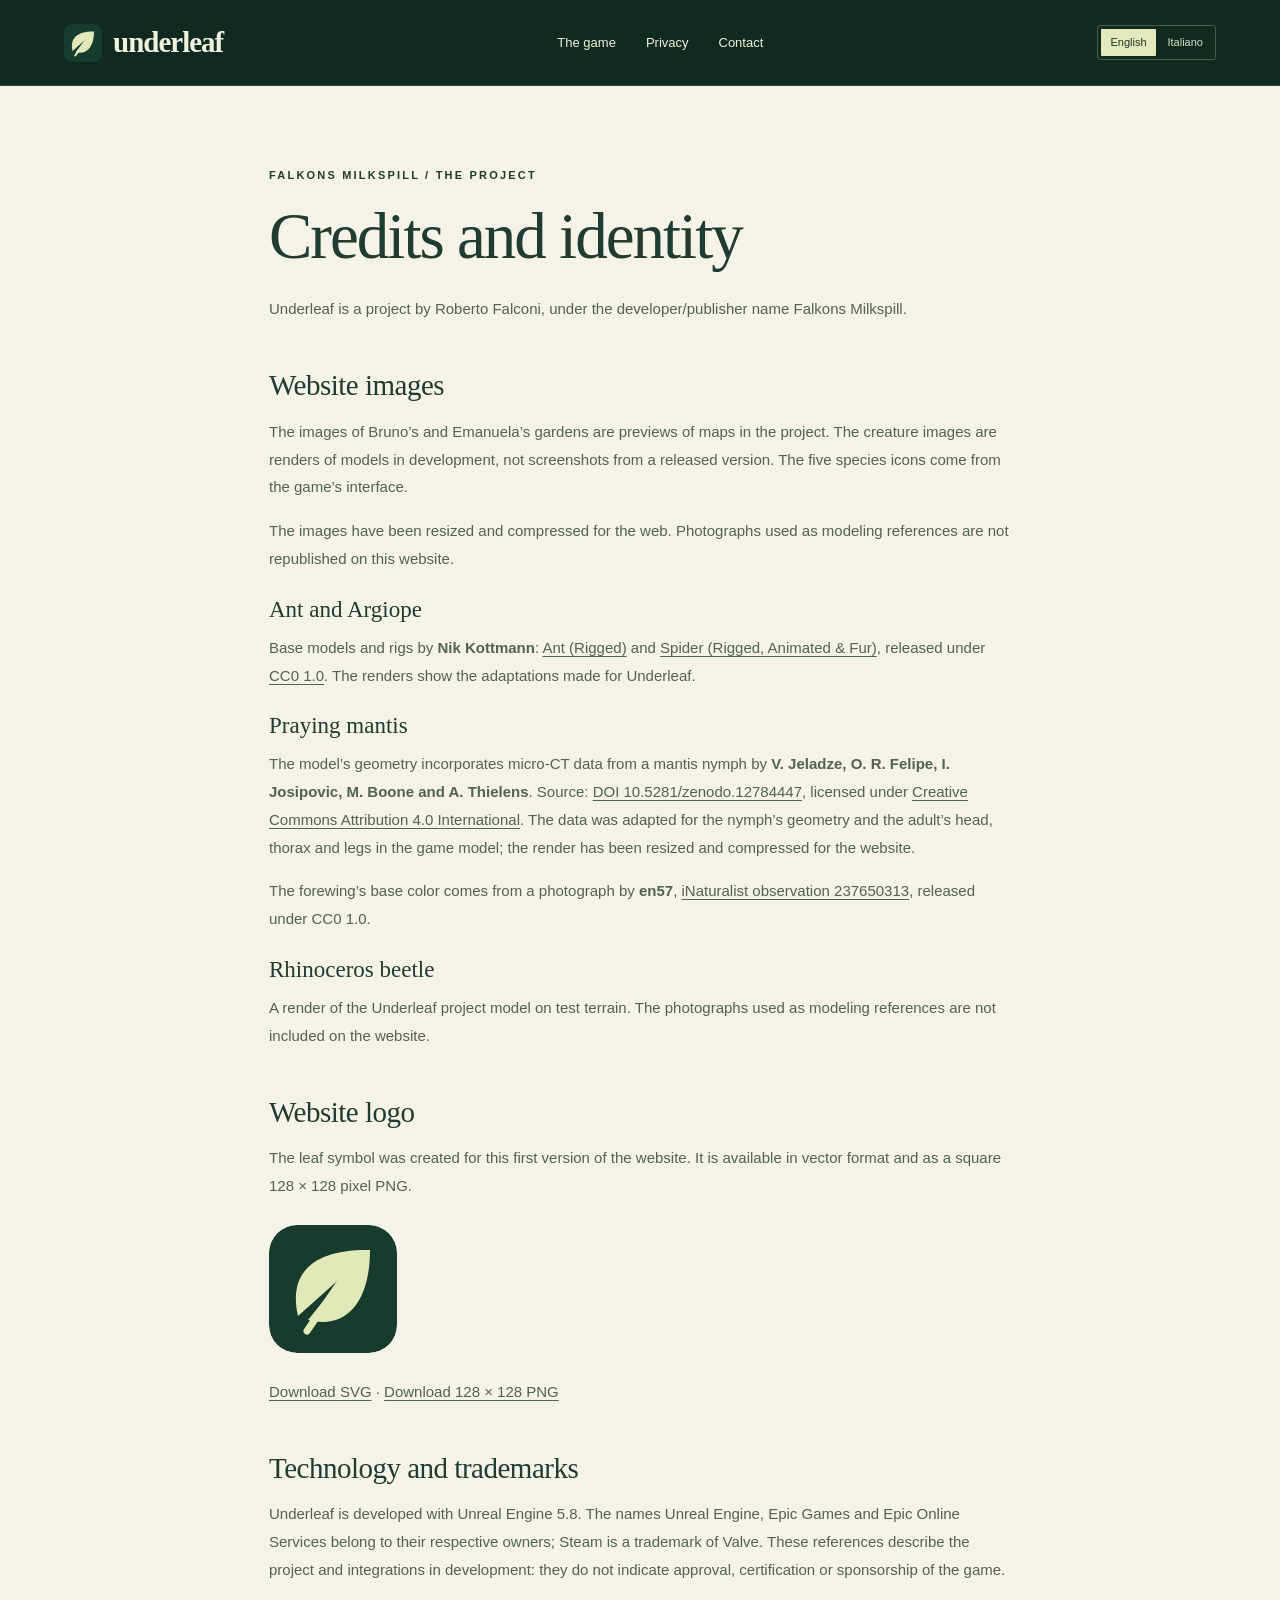
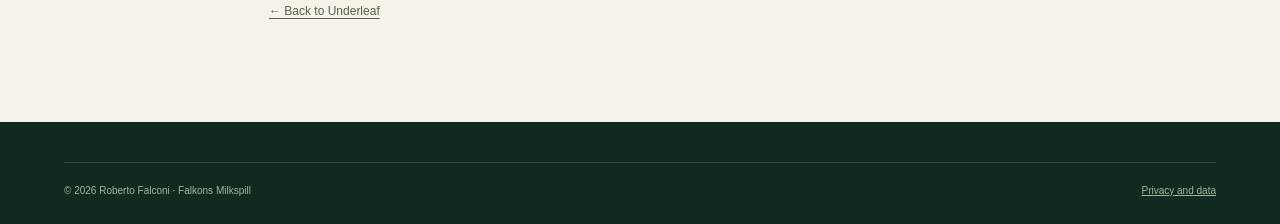
==== crediti/index.html @ 673bdd94 "Pubblica il sito ufficiale Underleaf e la privacy su GitHub Pages" ====
<!doctype html><html lang="en"><head><meta charset="utf-8"><meta name="viewport" content="width=device-width, initial-scale=1"><title>Credits and logo — Underleaf | Falkons Milkspill</title><meta name="description" content="Sources and attribution for Underleaf images, with the website logo in SVG and PNG formats."><link rel="icon" href="/assets/logo.svg" type="image/svg+xml"><link rel="stylesheet" href="/styles.css"><link rel="canonical" href="https://falkonsmilkspill.com/credits/"><link rel="alternate" hreflang="en" href="https://falkonsmilkspill.com/credits/"><link rel="alternate" hreflang="it" href="https://falkonsmilkspill.com/it/credits/"><link rel="alternate" hreflang="x-default" href="https://falkonsmilkspill.com/credits/"></head><body><a class="skip" href="#main">Skip to content</a><header class="site-header"><a class="brand" href="/"><img src="/assets/logo.svg" alt="" width="38" height="38"><span>underleaf</span></a><nav aria-label="Navigation"><a href="/">The game</a><a href="/privacy/">Privacy</a><a href="/#contatti">Contact</a></nav><nav class="language-switch" aria-label="Language"><a href="/credits/" lang="en" hreflang="en" aria-current="page">English</a><a href="/it/credits/" lang="it" hreflang="it">Italiano</a></nav></header><main id="main" class="document"><span class="eyebrow">Falkons Milkspill / The project</span><h1>Credits and identity</h1><p>Underleaf is a project by Roberto Falconi, under the developer/publisher name Falkons Milkspill.</p><h2>Website images</h2><p>The images of Bruno’s and Emanuela’s gardens are previews of maps in the project. The creature images are renders of models in development, not screenshots from a released version. The five species icons come from the game’s interface.</p><p>The images have been resized and compressed for the web. Photographs used as modeling references are not republished on this website.</p><h3>Ant and Argiope</h3><p>Base models and rigs by <strong>Nik Kottmann</strong>: <a href="https://www.blenderkit.com/asset-gallery-detail/964f0467-cf98-4176-abdc-a69d1ffe7c32/">Ant (Rigged)</a> and <a href="https://www.blenderkit.com/asset-gallery-detail/0d9422aa-c41d-4e15-a1dc-3ac2922d6cd0/">Spider (Rigged, Animated &amp; Fur)</a>, released under <a href="https://creativecommons.org/publicdomain/zero/1.0/">CC0 1.0</a>. The renders show the adaptations made for Underleaf.</p><h3>Praying mantis</h3><p>The model’s geometry incorporates micro-CT data from a mantis nymph by <strong>V. Jeladze, O. R. Felipe, I. Josipovic, M. Boone and A. Thielens</strong>. Source: <a href="https://zenodo.org/records/12784447">DOI 10.5281/zenodo.12784447</a>, licensed under <a href="https://creativecommons.org/licenses/by/4.0/">Creative Commons Attribution 4.0 International</a>. The data was adapted for the nymph’s geometry and the adult’s head, thorax and legs in the game model; the render has been resized and compressed for the website.</p><p>The forewing’s base color comes from a photograph by <strong>en57</strong>, <a href="https://www.inaturalist.org/observations/237650313">iNaturalist observation 237650313</a>, released under CC0 1.0.</p><h3>Rhinoceros beetle</h3><p>A render of the Underleaf project model on test terrain. The photographs used as modeling references are not included on the website.</p><h2>Website logo</h2><p>The leaf symbol was created for this first version of the website. It is available in vector format and as a square 128 × 128 pixel PNG.</p><img class="logo-preview" src="/assets/logo.svg" alt="Underleaf logo: a light-colored leaf on a dark green background" width="128" height="128"><p><a href="/assets/logo.svg" download="underleaf-logo.svg">Download SVG</a> · <a href="/assets/underleaf-logo-128.png" download>Download 128 × 128 PNG</a></p><h2>Technology and trademarks</h2><p>Underleaf is developed with Unreal Engine 5.8. The names Unreal Engine, Epic Games and Epic Online Services belong to their respective owners; Steam is a trademark of Valve. These references describe the project and integrations in development: they do not indicate approval, certification or sponsorship of the game.</p><p class="small"><a href="/">← Back to Underleaf</a></p></main><footer class="site-footer"><div class="wrap footer-bottom"><span>© 2026 Roberto Falconi · Falkons Milkspill</span><a href="/privacy/">Privacy and data</a></div></footer></body></html>
---- styles.css ----
@font-face{font-family:Fallback;src:local('Arial')}*{box-sizing:border-box}html{scroll-behavior:smooth;scroll-padding-top:90px}body{margin:0;background:#f4f2e9;color:#203b30;font-family:Arial,Helvetica,sans-serif;font-size:16px;line-height:1.65}button,a{-webkit-tap-highlight-color:transparent}button{font:inherit}a{color:inherit}button,a,summary{outline-offset:5px}img{max-width:100%;display:block}button{cursor:pointer}h1,h2,h3,p,figure{margin:0}h1,h2,h3{line-height:1.05}h2{font-family:Georgia,serif;font-size:clamp(40px,5vw,70px);font-weight:400;letter-spacing:-2px}h3{font-family:Georgia,serif;font-size:32px;font-weight:400}.wrap{width:min(1280px,90%);margin:auto}.eyebrow{font-size:11px;letter-spacing:2.2px;text-transform:uppercase;font-weight:700;display:block}.muted{color:#627168}.skip{position:fixed;top:-80px;left:15px;z-index:99;padding:12px;background:#e2e9b9;color:#173b2d}.skip:focus{top:12px}.site-header{height:86px;display:flex;align-items:center;justify-content:space-between;border-bottom:1px solid #254c39;background:#102a20;color:#f0f1df;padding:0 5%;gap:25px;position:relative;z-index:10}.brand{display:flex;align-items:center;gap:11px;text-decoration:none;line-height:1}.brand img{width:38px;height:38px}.brand span{font:600 29px Georgia,serif;letter-spacing:-1px}.site-header nav{display:flex;gap:30px;align-items:center}.site-header nav a{font-size:13px;text-decoration:none}.site-header nav a:hover{text-decoration:underline;text-underline-offset:6px}.header-note{font-size:10px;letter-spacing:1.5px;text-transform:uppercase;color:#bdcaab}.hero{background:#102a20;color:#f4f2e9;min-height:730px;position:relative;overflow:hidden;display:flex;align-items:center}.hero-art{position:absolute;right:0;top:0;width:61%;height:100%;object-fit:cover;object-position:70% 50%;opacity:.73}.hero:after{content:'';position:absolute;inset:0;background:linear-gradient(90deg,#102a20 6%,#102a20ed 30%,#102a2059 65%,#102a2000 100%),linear-gradient(0deg,#102a2080,transparent 30%)}.hero-content{position:relative;z-index:1;padding:85px 0 100px}.status{display:inline-flex;gap:10px;align-items:center;font-size:11px;letter-spacing:1.6px;text-transform:uppercase;margin-bottom:30px}.status:before{content:'';height:7px;width:7px;border-radius:100%;background:#dce7a8;box-shadow:0 0 0 4px #dce7a814}.hero h1{font:400 clamp(65px,7.5vw,108px)/.98 Georgia,serif;letter-spacing:-4px;max-width:760px}.hero h1 em{color:#dbe6ad;font-weight:400}.hero p{max-width:480px;font-size:17px;color:#d7e0d4;line-height:1.8;margin-top:27px}.button{display:inline-flex;align-items:center;gap:36px;text-decoration:none;font-size:13px;font-weight:700;padding:16px 23px;background:#e3e9bc;color:#19372b;border:1px solid #e3e9bc;transition:background .2s}.button:hover{background:#f1f4db}.hero .button{margin-top:30px}.hero-caption{position:absolute;right:5%;bottom:30px;z-index:2;text-align:right;color:#e7eddf;font-size:11px;line-height:1.5}.hero-caption span{display:block;font-size:9px;letter-spacing:1.4px;text-transform:uppercase;opacity:.75}.intro-strip{display:flex;justify-content:space-between;align-items:center;padding:24px 0;gap:24px;border-bottom:1px solid #c9cfbd;font-size:11px;letter-spacing:1.3px;text-transform:uppercase}.intro-strip span{display:flex;align-items:center;gap:10px}.intro-strip i{width:5px;height:5px;border:1px solid #6d8064;border-radius:50%}.section{padding:110px 0}.section-intro{display:grid;grid-template-columns:1fr 1fr;gap:80px;align-items:end;margin-bottom:50px}.section-intro .eyebrow{margin-bottom:20px;color:#64765a}.section-intro p{color:#5c6c60;max-width:465px;padding-bottom:3px}.species{background:#e9ecdf}.species-layout{display:grid;grid-template-columns:260px 1fr;gap:42px}.species-tabs{display:flex;flex-direction:column;border-top:1px solid #bdc7b4}.species-tab{display:flex;gap:18px;align-items:center;padding:20px 0;border:0;border-bottom:1px solid #bdc7b4;background:transparent;color:#5c6c60;text-align:left;font-size:14px}.species-tab img{width:33px;height:33px;object-fit:contain;filter:brightness(0) saturate(100%) invert(22%) sepia(17%) saturate(840%) hue-rotate(101deg);opacity:.65}.species-tab .arrow{margin-left:auto;opacity:0}.species-tab[aria-selected=true]{color:#173b2d;font-weight:bold}.species-tab[aria-selected=true] .arrow{opacity:1}.species-tab[aria-selected=true] img{opacity:1}.specimen{display:grid;grid-template-columns:minmax(0,1.2fr) minmax(0,1fr);min-height:400px;position:relative;background:#f4f2e9}.specimen-image{min-width:0;position:relative;overflow:hidden;display:flex;align-items:center;justify-content:center;background:#e2e6df}.specimen-image img{width:100%;height:100%;object-fit:cover;min-height:400px}.specimen-image img.icon-only{object-fit:contain;padding:70px;filter:brightness(.2);min-height:400px}.specimen-caption{position:absolute;left:15px;bottom:12px;background:#f4f2e9df;padding:4px 8px;color:#4e5d51;font-size:9px;letter-spacing:.4px}.specimen-copy{padding:36px 30px;display:flex;flex-direction:column;justify-content:center}.specimen-copy .eyebrow{color:#71805f;margin-bottom:15px}.specimen-copy h3{font-size:37px;letter-spacing:-1px}.specimen-copy p{font-size:14px;color:#627061;margin:20px 0 25px}.specimen-detail{font-size:11px;border-top:1px solid #cbd2c3;padding-top:14px;display:grid;gap:7px}.specimen-detail span{display:flex;justify-content:space-between;gap:20px}.specimen-detail b{font-weight:600}.note{font-size:11px;color:#687560;margin-top:22px}.world-grid{display:grid;grid-template-columns:1.2fr 1fr;gap:70px;align-items:center}.world-image{position:relative}.world-image img{width:100%;aspect-ratio:1;object-fit:cover}.world-image:before{content:'';position:absolute;inset:16px;border:1px solid #ffffff88;pointer-events:none}.world-image figcaption{font-size:10px;color:#63735f;margin-top:9px}.world-copy .eyebrow{color:#6d7c60;margin-bottom:22px}.world-copy>p{color:#60705f;margin:27px 0 30px;max-width:450px}.map-switch{display:flex;gap:10px;margin-bottom:30px}.map-switch button{background:transparent;border:1px solid #b5c1ad;color:#274832;padding:10px 15px;font-size:12px}.map-switch button[aria-pressed=true]{background:#1c3e2e;color:#f4f2e9;border-color:#1c3e2e}.world-facts{padding:0;margin:0;list-style:none}.world-facts li{border-top:1px solid #cbd2c3;padding:16px 0;display:grid;grid-template-columns:30px 1fr;gap:15px;font-size:13px}.world-facts li strong{display:block;font-size:14px;margin-bottom:3px}.world-facts li span{color:#65735e}.world-facts .number{font-family:Georgia,serif;font-size:19px;color:#758363}.survival{background:#183b2c;color:#e8ecdc}.survival .section-intro p{color:#c0cbb7}.survival .section-intro .eyebrow{color:#c2d394}.survival-grid{display:grid;grid-template-columns:repeat(3,1fr);gap:40px}.survival-item{border-top:1px solid #4f6852;padding-top:26px}.survival-item .number{font:italic 32px Georgia,serif;color:#b9cf89;margin-bottom:30px;display:block}.survival-item h3{font-size:30px;margin-bottom:20px}.survival-item p{font-size:14px;color:#becbb7;max-width:330px}.faq-layout{display:grid;grid-template-columns:.8fr 1.2fr;gap:90px}.faq-layout .eyebrow{margin-bottom:20px;color:#64765a}.faq-list{border-top:1px solid #bac7b4}details{border-bottom:1px solid #bac7b4}summary{cursor:pointer;list-style:none;display:flex;justify-content:space-between;gap:25px;padding:23px 0;font-size:15px;font-weight:600}summary::-webkit-details-marker{display:none}summary:after{content:'+';font-size:20px;font-weight:400;line-height:1}details[open] summary:after{content:'−'}details p{padding:0 35px 24px 0;color:#63705e;font-size:14px}.creator{padding:65px 0;border-top:1px solid #c7cebe;display:flex;justify-content:space-between;align-items:center;gap:40px}.creator .eyebrow{color:#6b7e5e;margin-bottom:13px}.creator h3{font-size:37px;letter-spacing:-1px}.creator p{color:#65735f;font-size:13px;margin-top:15px;max-width:600px}.creator>a{font-size:13px;text-underline-offset:6px}.site-footer{background:#102a20;color:#dce4cd;padding:40px 0 25px}.footer-top{display:flex;align-items:center;justify-content:space-between;gap:30px;padding-bottom:35px}.footer-top nav{display:flex;gap:27px;font-size:12px}.footer-bottom{display:flex;justify-content:space-between;gap:25px;border-top:1px solid #34523c;padding-top:20px;color:#a4b69a;font-size:10px}.document{max-width:870px;margin:auto;padding:80px 5% 100px}.document h1{font:400 clamp(43px,6vw,65px)/1.05 Georgia,serif;letter-spacing:-2px;margin:18px 0 25px}.document h2{font:400 29px/1.2 Georgia,serif;letter-spacing:-.5px;margin:45px 0 15px}.document h3{font-size:23px;margin:25px 0 12px}.document p,.document li{font-size:15px;color:#53634f;line-height:1.85}.document p+p{margin-top:16px}.document ul{padding-left:20px}.document .notice{padding:22px;border:1px solid #bdc6ab;background:#e8ecdc;margin:30px 0}.document .notice strong{color:#2c4b32}.document .small{font-size:12px}.document a{overflow-wrap:anywhere;text-underline-offset:3px}.document table{width:100%;border-collapse:collapse;font-size:13px;margin:20px 0}.document th,.document td{border-bottom:1px solid #c7cebe;padding:13px 10px;text-align:left;vertical-align:top}.document th{background:#e7ecdc}.document td{color:#53634f}.logo-preview{width:128px;border-radius:28px;margin:25px 0}.not-found{min-height:60vh}.not-found .button{margin-top:25px}@media(min-width:1550px){.hero{min-height:800px}}@media(max-width:1050px){.header-note{display:none}.hero h1{font-size:82px}.species-layout{grid-template-columns:200px 1fr;gap:25px}.specimen{grid-template-columns:1fr}.specimen-image img{height:300px;min-height:300px}.specimen-copy{padding:27px}.world-grid{gap:40px}.faq-layout{gap:45px}.section{padding:85px 0}.section-intro{gap:35px}}@media(max-width:700px){.site-header{height:auto;min-height:82px;padding-top:18px;padding-bottom:17px;flex-wrap:wrap;gap:18px}.brand span{font-size:25px}.brand img{width:31px;height:31px}.site-header nav{gap:22px;width:100%;justify-content:space-between}.site-header nav a{font-size:11px}.hero{min-height:690px}.hero-art{width:100%;opacity:.46;object-position:65% center}.hero:after{background:linear-gradient(90deg,#102a20e8,#102a2080),linear-gradient(0deg,#102a20 0%,transparent 40%)}.hero-content{padding:65px 0 110px}.hero h1{font-size:clamp(58px,13vw,85px);letter-spacing:-2.5px}.hero p{font-size:15px;max-width:335px}.hero-caption{font-size:9px;left:5%;right:auto;text-align:left;bottom:22px}.status{font-size:9px}.intro-strip{font-size:8px;letter-spacing:.8px;gap:10px;padding:18px 0;flex-wrap:wrap}.intro-strip span{gap:6px}.intro-strip span:last-child{display:none}.section{padding:65px 0}.section-intro{grid-template-columns:1fr;gap:24px;margin-bottom:35px}.section-intro p{font-size:14px}.section-intro .eyebrow{margin-bottom:18px}h2{font-size:43px;letter-spacing:-1.5px}.species-layout{grid-template-columns:1fr;gap:24px}.species-tabs{flex-direction:row;border:0;overflow-x:auto;gap:18px;padding-bottom:8px}.species-tab{white-space:nowrap;font-size:11px;padding:13px 0;gap:8px}.species-tab img{width:23px;height:23px}.species-tab .arrow{display:none}.specimen{grid-template-columns:1fr}.specimen-image img{min-height:280px;height:280px;object-position:center}.specimen-copy{padding:28px}.specimen-copy h3{font-size:36px}.world-grid{grid-template-columns:1fr;gap:35px}.world-copy{grid-row:1}.world-copy>p{font-size:14px}.world-facts{margin-bottom:0}.survival-grid{grid-template-columns:1fr;gap:32px}.survival-item .number{margin-bottom:18px}.survival-item p{max-width:100%}.faq-layout{grid-template-columns:1fr;gap:35px}summary{font-size:14px}.creator{flex-direction:column;align-items:flex-start;padding:45px 0;gap:25px}.creator h3{font-size:32px}.creator>a{overflow-wrap:anywhere;max-width:100%}.footer-top{flex-direction:column;align-items:flex-start;gap:25px}.footer-bottom{flex-direction:column;gap:8px}.document{padding-top:55px}.document table{font-size:11px}.document td,.document th{padding:10px 6px}.document .notice{padding:17px}.map-switch{gap:8px}.map-switch button{font-size:11px;padding:10px 13px}}@media(prefers-reduced-motion:reduce){html{scroll-behavior:auto}*{transition:none!important}}
/* Keep each species label intact in the horizontal mobile selector. */
@media(max-width:700px){.species-tab{flex:0 0 auto}.species-tabs{gap:24px}}

/* Language selection */
.site-header .language-switch{gap:3px;flex-shrink:0;padding:3px;border:1px solid #45604b;border-radius:3px;width:auto}
.site-header .language-switch a{font-size:11px;padding:6px 9px;line-height:1.4;text-decoration:none;border-radius:1px;color:#d5e1c8;white-space:nowrap}
.site-header .language-switch a[aria-current="page"]{background:#e3e9bc;color:#19372b}
.site-header .language-switch a:hover{background:#34513b;color:#fff;text-decoration:none}
.site-header .language-switch a[aria-current="page"]:hover{background:#f1f4db;color:#19372b}
@media(max-width:1250px){.header-note{display:none}}
@media(max-width:700px){.site-header .brand{order:1}.site-header .language-switch{order:2;margin-left:auto}.site-header>nav:not(.language-switch){order:3}.site-header .language-switch a{font-size:10px;padding:6px 8px}.site-header .brand span{font-size:24px}}
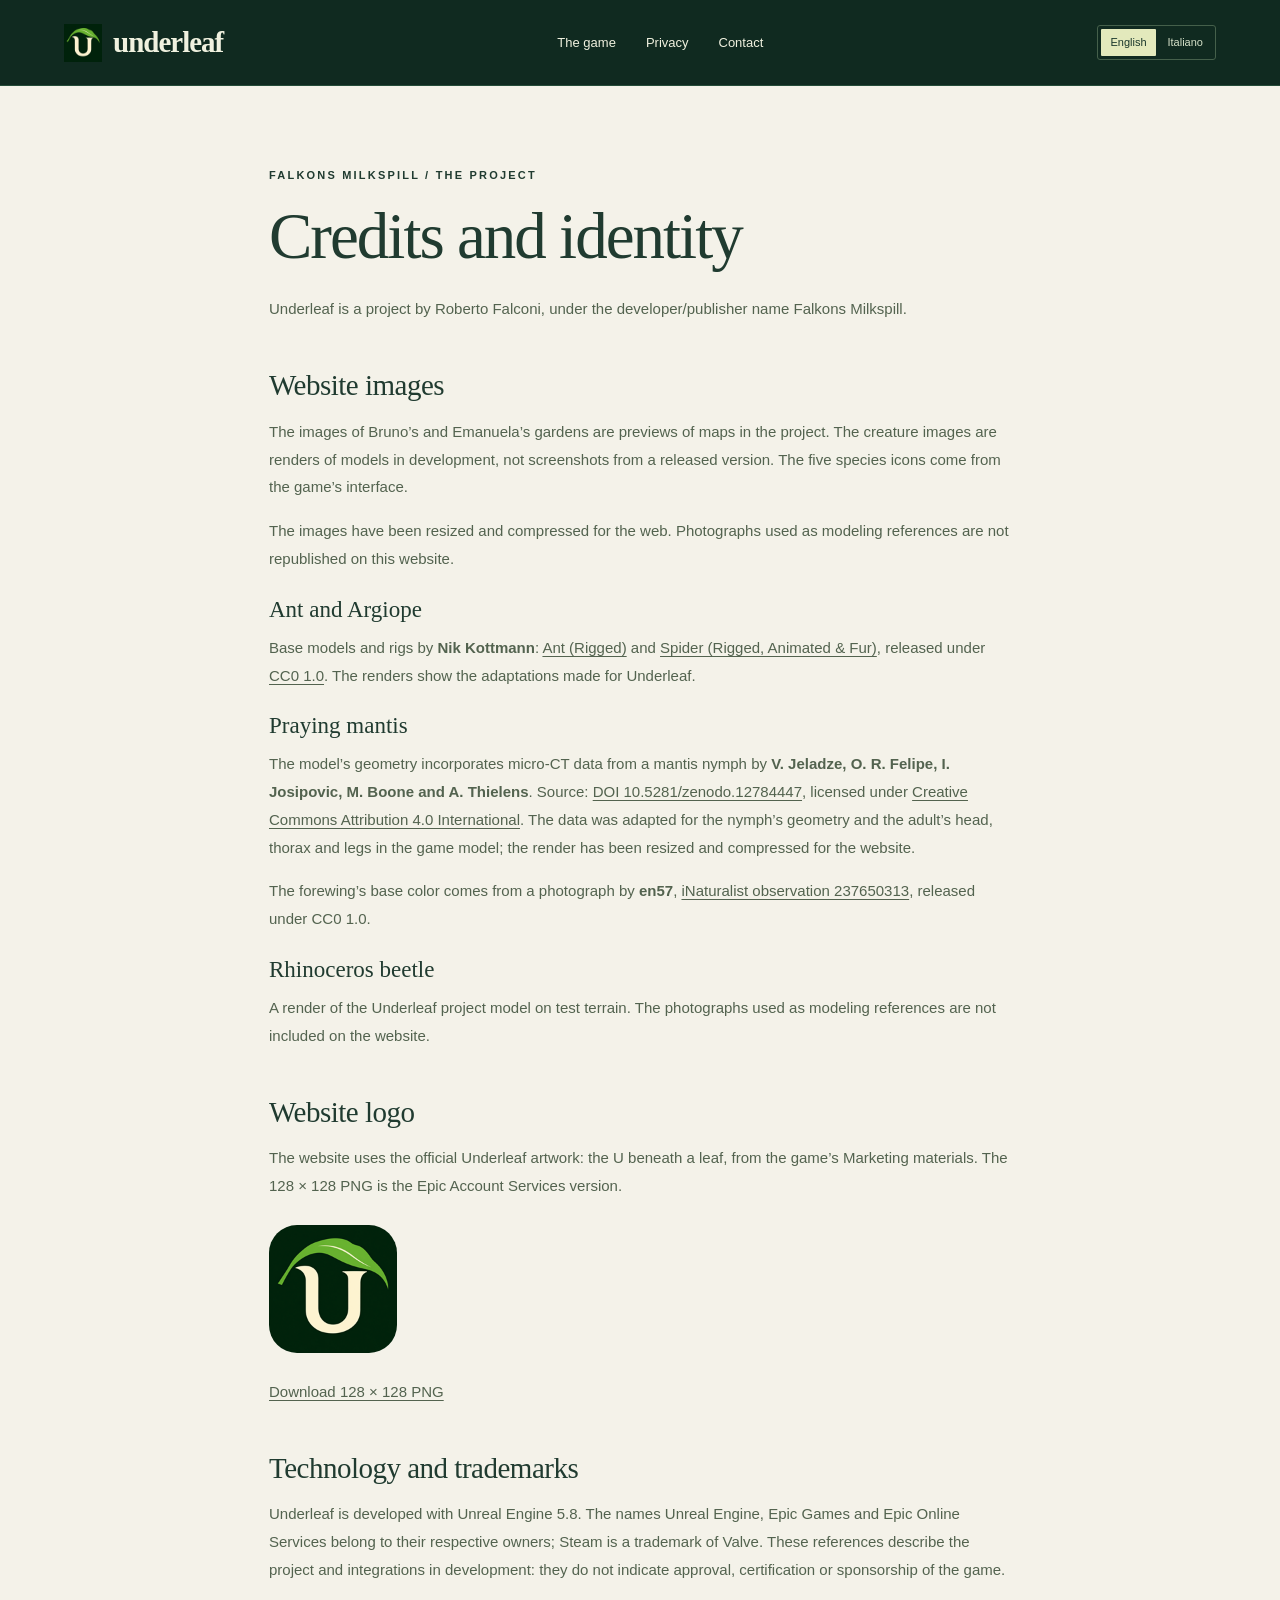
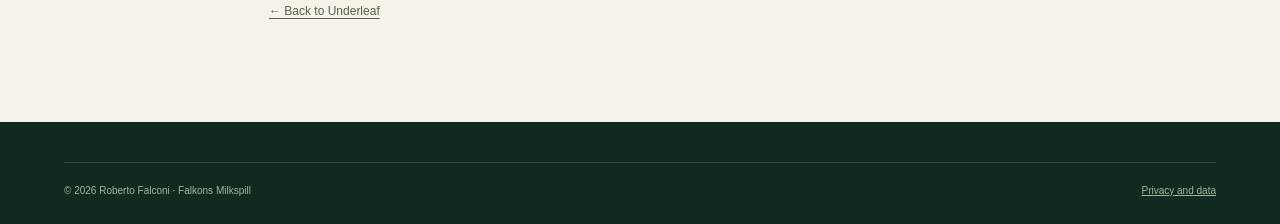
==== commit 381ed9d0: "Usa logo e favicon ufficiali di Underleaf dai materiali Marketing" ====
--- a/crediti/index.html
+++ b/crediti/index.html
@@ -1 +1 @@
-<!doctype html><html lang="en"><head><meta charset="utf-8"><meta name="viewport" content="width=device-width, initial-scale=1"><title>Credits and logo — Underleaf | Falkons Milkspill</title><meta name="description" content="Sources and attribution for Underleaf images, with the website logo in SVG and PNG formats."><link rel="icon" href="/assets/logo.svg" type="image/svg+xml"><link rel="stylesheet" href="/styles.css"><link rel="canonical" href="https://falkonsmilkspill.com/credits/"><link rel="alternate" hreflang="en" href="https://falkonsmilkspill.com/credits/"><link rel="alternate" hreflang="it" href="https://falkonsmilkspill.com/it/credits/"><link rel="alternate" hreflang="x-default" href="https://falkonsmilkspill.com/credits/"></head><body><a class="skip" href="#main">Skip to content</a><header class="site-header"><a class="brand" href="/"><img src="/assets/logo.svg" alt="" width="38" height="38"><span>underleaf</span></a><nav aria-label="Navigation"><a href="/">The game</a><a href="/privacy/">Privacy</a><a href="/#contatti">Contact</a></nav><nav class="language-switch" aria-label="Language"><a href="/credits/" lang="en" hreflang="en" aria-current="page">English</a><a href="/it/credits/" lang="it" hreflang="it">Italiano</a></nav></header><main id="main" class="document"><span class="eyebrow">Falkons Milkspill / The project</span><h1>Credits and identity</h1><p>Underleaf is a project by Roberto Falconi, under the developer/publisher name Falkons Milkspill.</p><h2>Website images</h2><p>The images of Bruno’s and Emanuela’s gardens are previews of maps in the project. The creature images are renders of models in development, not screenshots from a released version. The five species icons come from the game’s interface.</p><p>The images have been resized and compressed for the web. Photographs used as modeling references are not republished on this website.</p><h3>Ant and Argiope</h3><p>Base models and rigs by <strong>Nik Kottmann</strong>: <a href="https://www.blenderkit.com/asset-gallery-detail/964f0467-cf98-4176-abdc-a69d1ffe7c32/">Ant (Rigged)</a> and <a href="https://www.blenderkit.com/asset-gallery-detail/0d9422aa-c41d-4e15-a1dc-3ac2922d6cd0/">Spider (Rigged, Animated &amp; Fur)</a>, released under <a href="https://creativecommons.org/publicdomain/zero/1.0/">CC0 1.0</a>. The renders show the adaptations made for Underleaf.</p><h3>Praying mantis</h3><p>The model’s geometry incorporates micro-CT data from a mantis nymph by <strong>V. Jeladze, O. R. Felipe, I. Josipovic, M. Boone and A. Thielens</strong>. Source: <a href="https://zenodo.org/records/12784447">DOI 10.5281/zenodo.12784447</a>, licensed under <a href="https://creativecommons.org/licenses/by/4.0/">Creative Commons Attribution 4.0 International</a>. The data was adapted for the nymph’s geometry and the adult’s head, thorax and legs in the game model; the render has been resized and compressed for the website.</p><p>The forewing’s base color comes from a photograph by <strong>en57</strong>, <a href="https://www.inaturalist.org/observations/237650313">iNaturalist observation 237650313</a>, released under CC0 1.0.</p><h3>Rhinoceros beetle</h3><p>A render of the Underleaf project model on test terrain. The photographs used as modeling references are not included on the website.</p><h2>Website logo</h2><p>The leaf symbol was created for this first version of the website. It is available in vector format and as a square 128 × 128 pixel PNG.</p><img class="logo-preview" src="/assets/logo.svg" alt="Underleaf logo: a light-colored leaf on a dark green background" width="128" height="128"><p><a href="/assets/logo.svg" download="underleaf-logo.svg">Download SVG</a> · <a href="/assets/underleaf-logo-128.png" download>Download 128 × 128 PNG</a></p><h2>Technology and trademarks</h2><p>Underleaf is developed with Unreal Engine 5.8. The names Unreal Engine, Epic Games and Epic Online Services belong to their respective owners; Steam is a trademark of Valve. These references describe the project and integrations in development: they do not indicate approval, certification or sponsorship of the game.</p><p class="small"><a href="/">← Back to Underleaf</a></p></main><footer class="site-footer"><div class="wrap footer-bottom"><span>© 2026 Roberto Falconi · Falkons Milkspill</span><a href="/privacy/">Privacy and data</a></div></footer></body></html>
+<!doctype html><html lang="en"><head><meta charset="utf-8"><meta name="viewport" content="width=device-width, initial-scale=1"><title>Credits and logo — Underleaf | Falkons Milkspill</title><meta name="description" content="Sources and attribution for Underleaf images, with the official Underleaf logo."><link rel="icon" href="/assets/underleaf-favicon.svg" type="image/svg+xml"><link rel="apple-touch-icon" href="/assets/apple-touch-icon.png"><link rel="stylesheet" href="/styles.css"><link rel="canonical" href="https://falkonsmilkspill.com/credits/"><link rel="alternate" hreflang="en" href="https://falkonsmilkspill.com/credits/"><link rel="alternate" hreflang="it" href="https://falkonsmilkspill.com/it/credits/"><link rel="alternate" hreflang="x-default" href="https://falkonsmilkspill.com/credits/"></head><body><a class="skip" href="#main">Skip to content</a><header class="site-header"><a class="brand" href="/"><img src="/assets/underleaf-icon-192.png" alt="" width="38" height="38"><span>underleaf</span></a><nav aria-label="Navigation"><a href="/">The game</a><a href="/privacy/">Privacy</a><a href="/#contatti">Contact</a></nav><nav class="language-switch" aria-label="Language"><a href="/credits/" lang="en" hreflang="en" aria-current="page">English</a><a href="/it/credits/" lang="it" hreflang="it">Italiano</a></nav></header><main id="main" class="document"><span class="eyebrow">Falkons Milkspill / The project</span><h1>Credits and identity</h1><p>Underleaf is a project by Roberto Falconi, under the developer/publisher name Falkons Milkspill.</p><h2>Website images</h2><p>The images of Bruno’s and Emanuela’s gardens are previews of maps in the project. The creature images are renders of models in development, not screenshots from a released version. The five species icons come from the game’s interface.</p><p>The images have been resized and compressed for the web. Photographs used as modeling references are not republished on this website.</p><h3>Ant and Argiope</h3><p>Base models and rigs by <strong>Nik Kottmann</strong>: <a href="https://www.blenderkit.com/asset-gallery-detail/964f0467-cf98-4176-abdc-a69d1ffe7c32/">Ant (Rigged)</a> and <a href="https://www.blenderkit.com/asset-gallery-detail/0d9422aa-c41d-4e15-a1dc-3ac2922d6cd0/">Spider (Rigged, Animated &amp; Fur)</a>, released under <a href="https://creativecommons.org/publicdomain/zero/1.0/">CC0 1.0</a>. The renders show the adaptations made for Underleaf.</p><h3>Praying mantis</h3><p>The model’s geometry incorporates micro-CT data from a mantis nymph by <strong>V. Jeladze, O. R. Felipe, I. Josipovic, M. Boone and A. Thielens</strong>. Source: <a href="https://zenodo.org/records/12784447">DOI 10.5281/zenodo.12784447</a>, licensed under <a href="https://creativecommons.org/licenses/by/4.0/">Creative Commons Attribution 4.0 International</a>. The data was adapted for the nymph’s geometry and the adult’s head, thorax and legs in the game model; the render has been resized and compressed for the website.</p><p>The forewing’s base color comes from a photograph by <strong>en57</strong>, <a href="https://www.inaturalist.org/observations/237650313">iNaturalist observation 237650313</a>, released under CC0 1.0.</p><h3>Rhinoceros beetle</h3><p>A render of the Underleaf project model on test terrain. The photographs used as modeling references are not included on the website.</p><h2>Website logo</h2><p>The website uses the official Underleaf artwork: the U beneath a leaf, from the game’s Marketing materials. The 128 × 128 PNG is the Epic Account Services version.</p><img class="logo-preview" src="/assets/underleaf-icon-192.png" alt="Underleaf logo: the letter U beneath a leaf" width="128" height="128"><p><a href="/assets/underleaf-logo-128.png" download>Download 128 × 128 PNG</a></p><h2>Technology and trademarks</h2><p>Underleaf is developed with Unreal Engine 5.8. The names Unreal Engine, Epic Games and Epic Online Services belong to their respective owners; Steam is a trademark of Valve. These references describe the project and integrations in development: they do not indicate approval, certification or sponsorship of the game.</p><p class="small"><a href="/">← Back to Underleaf</a></p></main><footer class="site-footer"><div class="wrap footer-bottom"><span>© 2026 Roberto Falconi · Falkons Milkspill</span><a href="/privacy/">Privacy and data</a></div></footer></body></html>
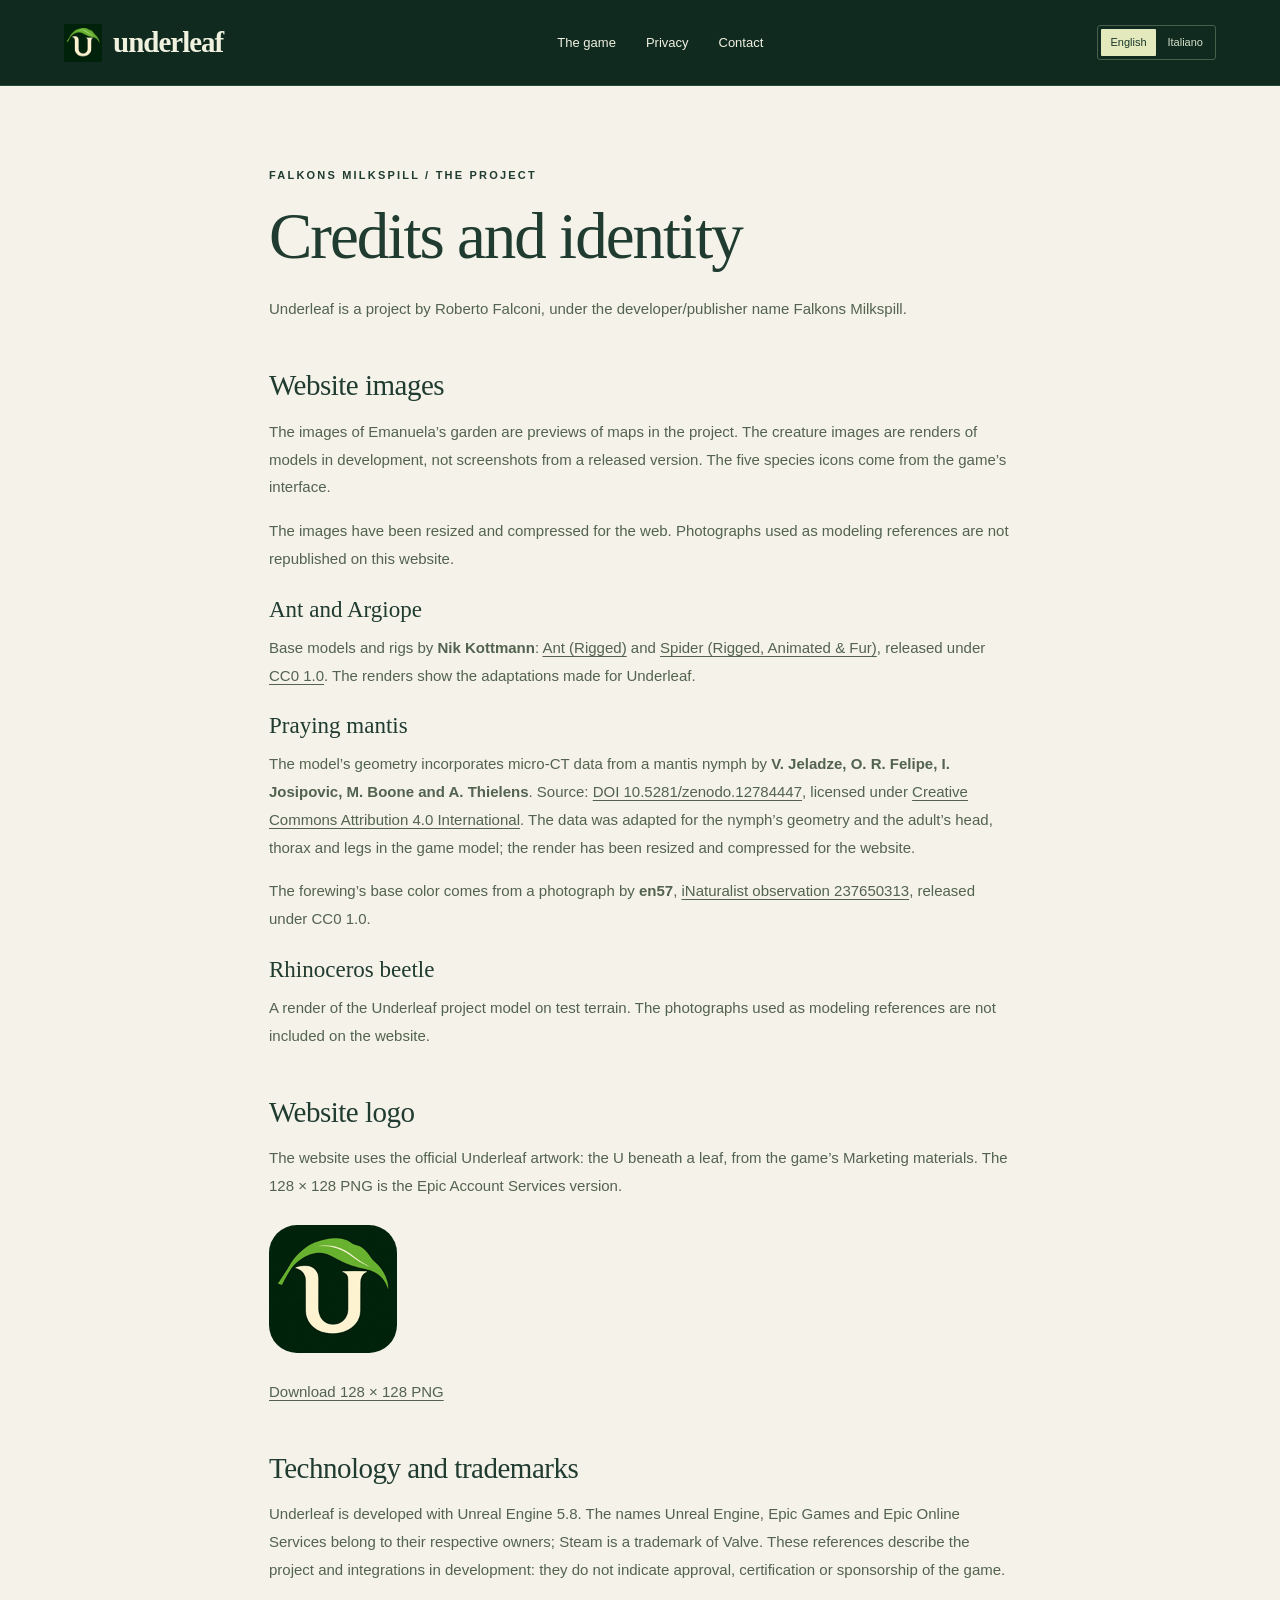
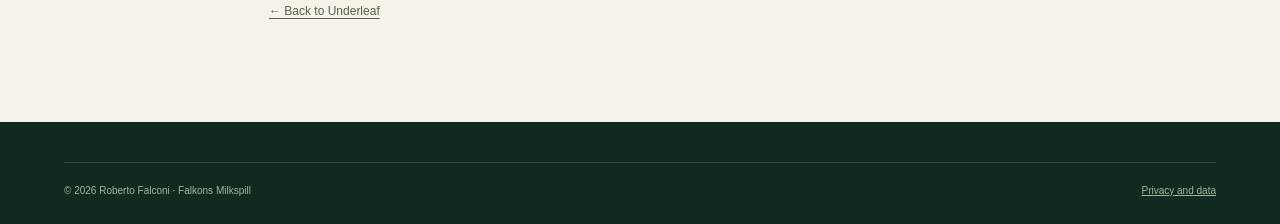
==== commit 930d1ad3: "Rimuove i riferimenti all’orto di Bruno" ====
--- a/crediti/index.html
+++ b/crediti/index.html
@@ -1 +1 @@
-<!doctype html><html lang="en"><head><meta charset="utf-8"><meta name="viewport" content="width=device-width, initial-scale=1"><title>Credits and logo — Underleaf | Falkons Milkspill</title><meta name="description" content="Sources and attribution for Underleaf images, with the official Underleaf logo."><link rel="icon" href="/assets/underleaf-favicon.svg" type="image/svg+xml"><link rel="apple-touch-icon" href="/assets/apple-touch-icon.png"><link rel="stylesheet" href="/styles.css"><link rel="canonical" href="https://falkonsmilkspill.com/credits/"><link rel="alternate" hreflang="en" href="https://falkonsmilkspill.com/credits/"><link rel="alternate" hreflang="it" href="https://falkonsmilkspill.com/it/credits/"><link rel="alternate" hreflang="x-default" href="https://falkonsmilkspill.com/credits/"></head><body><a class="skip" href="#main">Skip to content</a><header class="site-header"><a class="brand" href="/"><img src="/assets/underleaf-icon-192.png" alt="" width="38" height="38"><span>underleaf</span></a><nav aria-label="Navigation"><a href="/">The game</a><a href="/privacy/">Privacy</a><a href="/#contatti">Contact</a></nav><nav class="language-switch" aria-label="Language"><a href="/credits/" lang="en" hreflang="en" aria-current="page">English</a><a href="/it/credits/" lang="it" hreflang="it">Italiano</a></nav></header><main id="main" class="document"><span class="eyebrow">Falkons Milkspill / The project</span><h1>Credits and identity</h1><p>Underleaf is a project by Roberto Falconi, under the developer/publisher name Falkons Milkspill.</p><h2>Website images</h2><p>The images of Bruno’s and Emanuela’s gardens are previews of maps in the project. The creature images are renders of models in development, not screenshots from a released version. The five species icons come from the game’s interface.</p><p>The images have been resized and compressed for the web. Photographs used as modeling references are not republished on this website.</p><h3>Ant and Argiope</h3><p>Base models and rigs by <strong>Nik Kottmann</strong>: <a href="https://www.blenderkit.com/asset-gallery-detail/964f0467-cf98-4176-abdc-a69d1ffe7c32/">Ant (Rigged)</a> and <a href="https://www.blenderkit.com/asset-gallery-detail/0d9422aa-c41d-4e15-a1dc-3ac2922d6cd0/">Spider (Rigged, Animated &amp; Fur)</a>, released under <a href="https://creativecommons.org/publicdomain/zero/1.0/">CC0 1.0</a>. The renders show the adaptations made for Underleaf.</p><h3>Praying mantis</h3><p>The model’s geometry incorporates micro-CT data from a mantis nymph by <strong>V. Jeladze, O. R. Felipe, I. Josipovic, M. Boone and A. Thielens</strong>. Source: <a href="https://zenodo.org/records/12784447">DOI 10.5281/zenodo.12784447</a>, licensed under <a href="https://creativecommons.org/licenses/by/4.0/">Creative Commons Attribution 4.0 International</a>. The data was adapted for the nymph’s geometry and the adult’s head, thorax and legs in the game model; the render has been resized and compressed for the website.</p><p>The forewing’s base color comes from a photograph by <strong>en57</strong>, <a href="https://www.inaturalist.org/observations/237650313">iNaturalist observation 237650313</a>, released under CC0 1.0.</p><h3>Rhinoceros beetle</h3><p>A render of the Underleaf project model on test terrain. The photographs used as modeling references are not included on the website.</p><h2>Website logo</h2><p>The website uses the official Underleaf artwork: the U beneath a leaf, from the game’s Marketing materials. The 128 × 128 PNG is the Epic Account Services version.</p><img class="logo-preview" src="/assets/underleaf-icon-192.png" alt="Underleaf logo: the letter U beneath a leaf" width="128" height="128"><p><a href="/assets/underleaf-logo-128.png" download>Download 128 × 128 PNG</a></p><h2>Technology and trademarks</h2><p>Underleaf is developed with Unreal Engine 5.8. The names Unreal Engine, Epic Games and Epic Online Services belong to their respective owners; Steam is a trademark of Valve. These references describe the project and integrations in development: they do not indicate approval, certification or sponsorship of the game.</p><p class="small"><a href="/">← Back to Underleaf</a></p></main><footer class="site-footer"><div class="wrap footer-bottom"><span>© 2026 Roberto Falconi · Falkons Milkspill</span><a href="/privacy/">Privacy and data</a></div></footer></body></html>
+<!doctype html><html lang="en"><head><meta charset="utf-8"><meta name="viewport" content="width=device-width, initial-scale=1"><title>Credits and logo — Underleaf | Falkons Milkspill</title><meta name="description" content="Sources and attribution for Underleaf images, with the official Underleaf logo."><link rel="icon" href="/assets/underleaf-favicon.svg" type="image/svg+xml"><link rel="apple-touch-icon" href="/assets/apple-touch-icon.png"><link rel="stylesheet" href="/styles.css"><link rel="canonical" href="https://falkonsmilkspill.com/credits/"><link rel="alternate" hreflang="en" href="https://falkonsmilkspill.com/credits/"><link rel="alternate" hreflang="it" href="https://falkonsmilkspill.com/it/credits/"><link rel="alternate" hreflang="x-default" href="https://falkonsmilkspill.com/credits/"></head><body><a class="skip" href="#main">Skip to content</a><header class="site-header"><a class="brand" href="/"><img src="/assets/underleaf-icon-192.png" alt="" width="38" height="38"><span>underleaf</span></a><nav aria-label="Navigation"><a href="/">The game</a><a href="/privacy/">Privacy</a><a href="/#contatti">Contact</a></nav><nav class="language-switch" aria-label="Language"><a href="/credits/" lang="en" hreflang="en" aria-current="page">English</a><a href="/it/credits/" lang="it" hreflang="it">Italiano</a></nav></header><main id="main" class="document"><span class="eyebrow">Falkons Milkspill / The project</span><h1>Credits and identity</h1><p>Underleaf is a project by Roberto Falconi, under the developer/publisher name Falkons Milkspill.</p><h2>Website images</h2><p>The images of Emanuela’s garden are previews of maps in the project. The creature images are renders of models in development, not screenshots from a released version. The five species icons come from the game’s interface.</p><p>The images have been resized and compressed for the web. Photographs used as modeling references are not republished on this website.</p><h3>Ant and Argiope</h3><p>Base models and rigs by <strong>Nik Kottmann</strong>: <a href="https://www.blenderkit.com/asset-gallery-detail/964f0467-cf98-4176-abdc-a69d1ffe7c32/">Ant (Rigged)</a> and <a href="https://www.blenderkit.com/asset-gallery-detail/0d9422aa-c41d-4e15-a1dc-3ac2922d6cd0/">Spider (Rigged, Animated &amp; Fur)</a>, released under <a href="https://creativecommons.org/publicdomain/zero/1.0/">CC0 1.0</a>. The renders show the adaptations made for Underleaf.</p><h3>Praying mantis</h3><p>The model’s geometry incorporates micro-CT data from a mantis nymph by <strong>V. Jeladze, O. R. Felipe, I. Josipovic, M. Boone and A. Thielens</strong>. Source: <a href="https://zenodo.org/records/12784447">DOI 10.5281/zenodo.12784447</a>, licensed under <a href="https://creativecommons.org/licenses/by/4.0/">Creative Commons Attribution 4.0 International</a>. The data was adapted for the nymph’s geometry and the adult’s head, thorax and legs in the game model; the render has been resized and compressed for the website.</p><p>The forewing’s base color comes from a photograph by <strong>en57</strong>, <a href="https://www.inaturalist.org/observations/237650313">iNaturalist observation 237650313</a>, released under CC0 1.0.</p><h3>Rhinoceros beetle</h3><p>A render of the Underleaf project model on test terrain. The photographs used as modeling references are not included on the website.</p><h2>Website logo</h2><p>The website uses the official Underleaf artwork: the U beneath a leaf, from the game’s Marketing materials. The 128 × 128 PNG is the Epic Account Services version.</p><img class="logo-preview" src="/assets/underleaf-icon-192.png" alt="Underleaf logo: the letter U beneath a leaf" width="128" height="128"><p><a href="/assets/underleaf-logo-128.png" download>Download 128 × 128 PNG</a></p><h2>Technology and trademarks</h2><p>Underleaf is developed with Unreal Engine 5.8. The names Unreal Engine, Epic Games and Epic Online Services belong to their respective owners; Steam is a trademark of Valve. These references describe the project and integrations in development: they do not indicate approval, certification or sponsorship of the game.</p><p class="small"><a href="/">← Back to Underleaf</a></p></main><footer class="site-footer"><div class="wrap footer-bottom"><span>© 2026 Roberto Falconi · Falkons Milkspill</span><a href="/privacy/">Privacy and data</a></div></footer></body></html>
